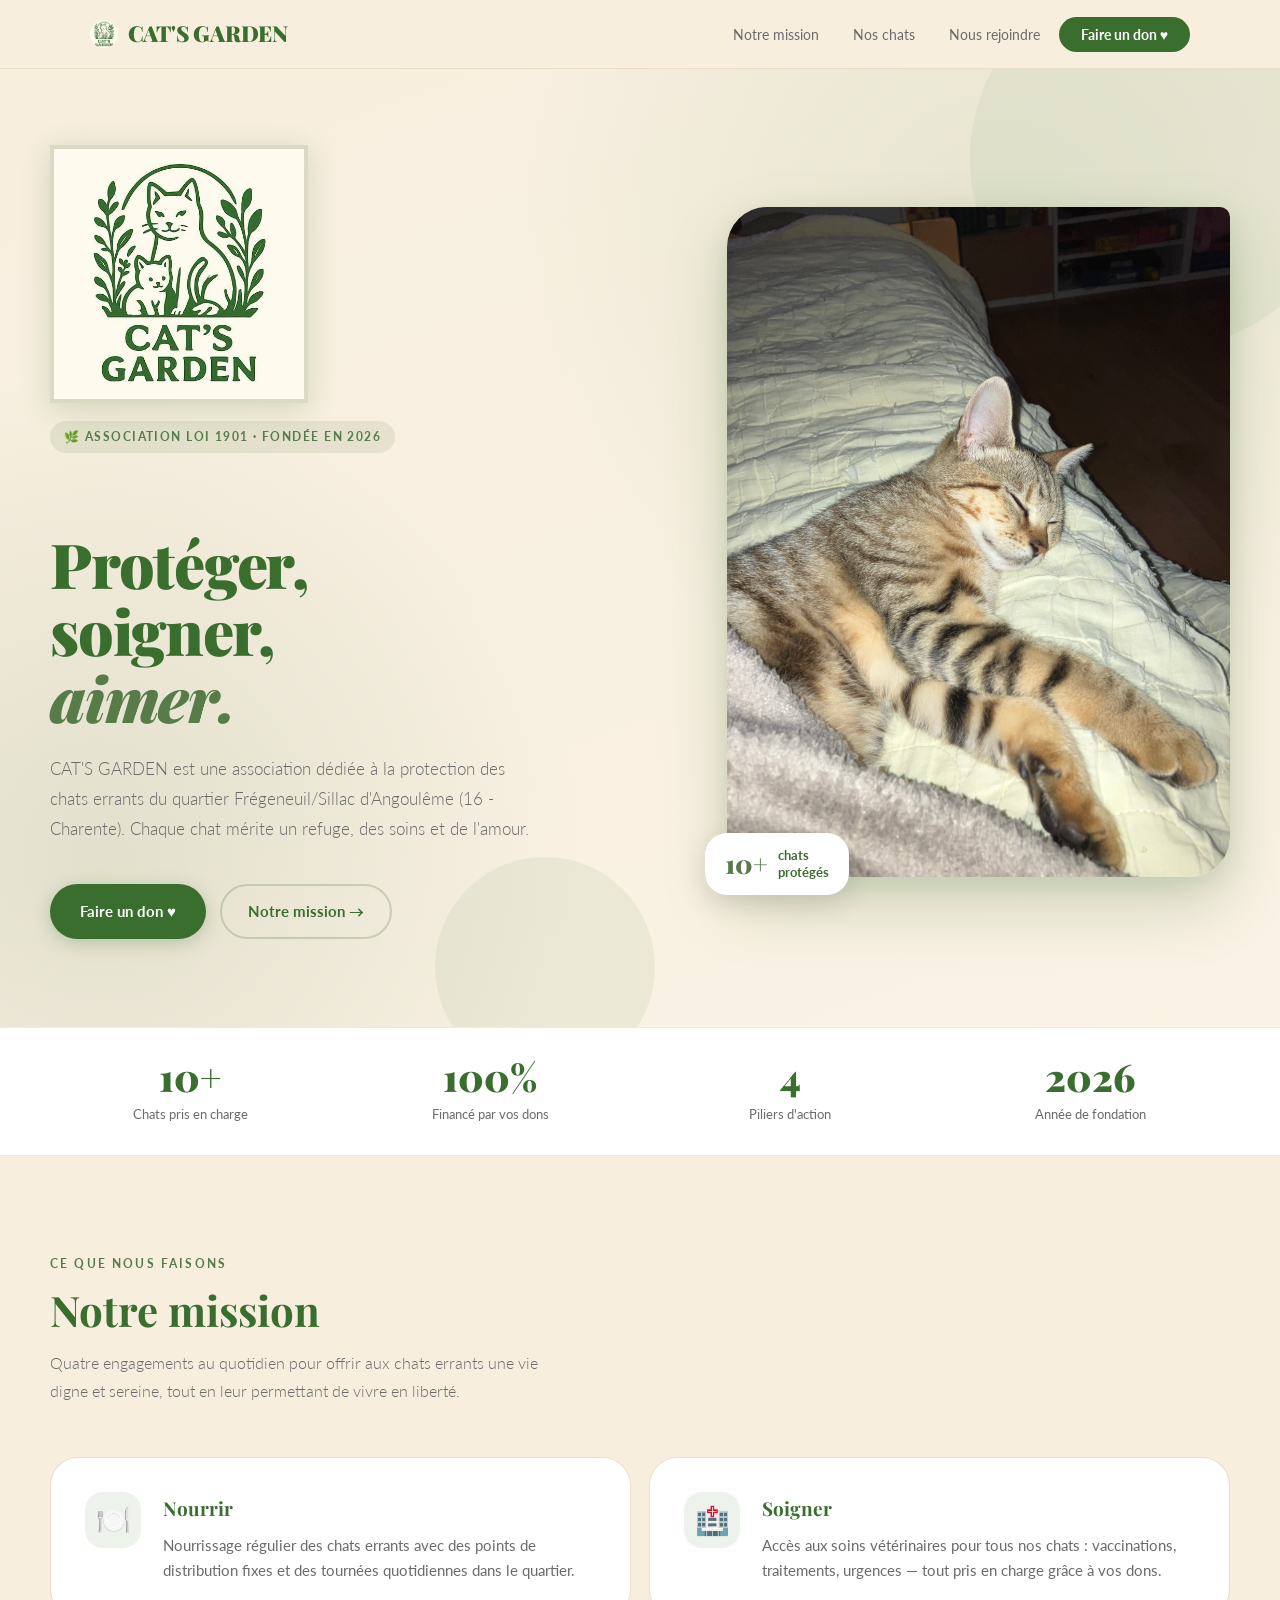
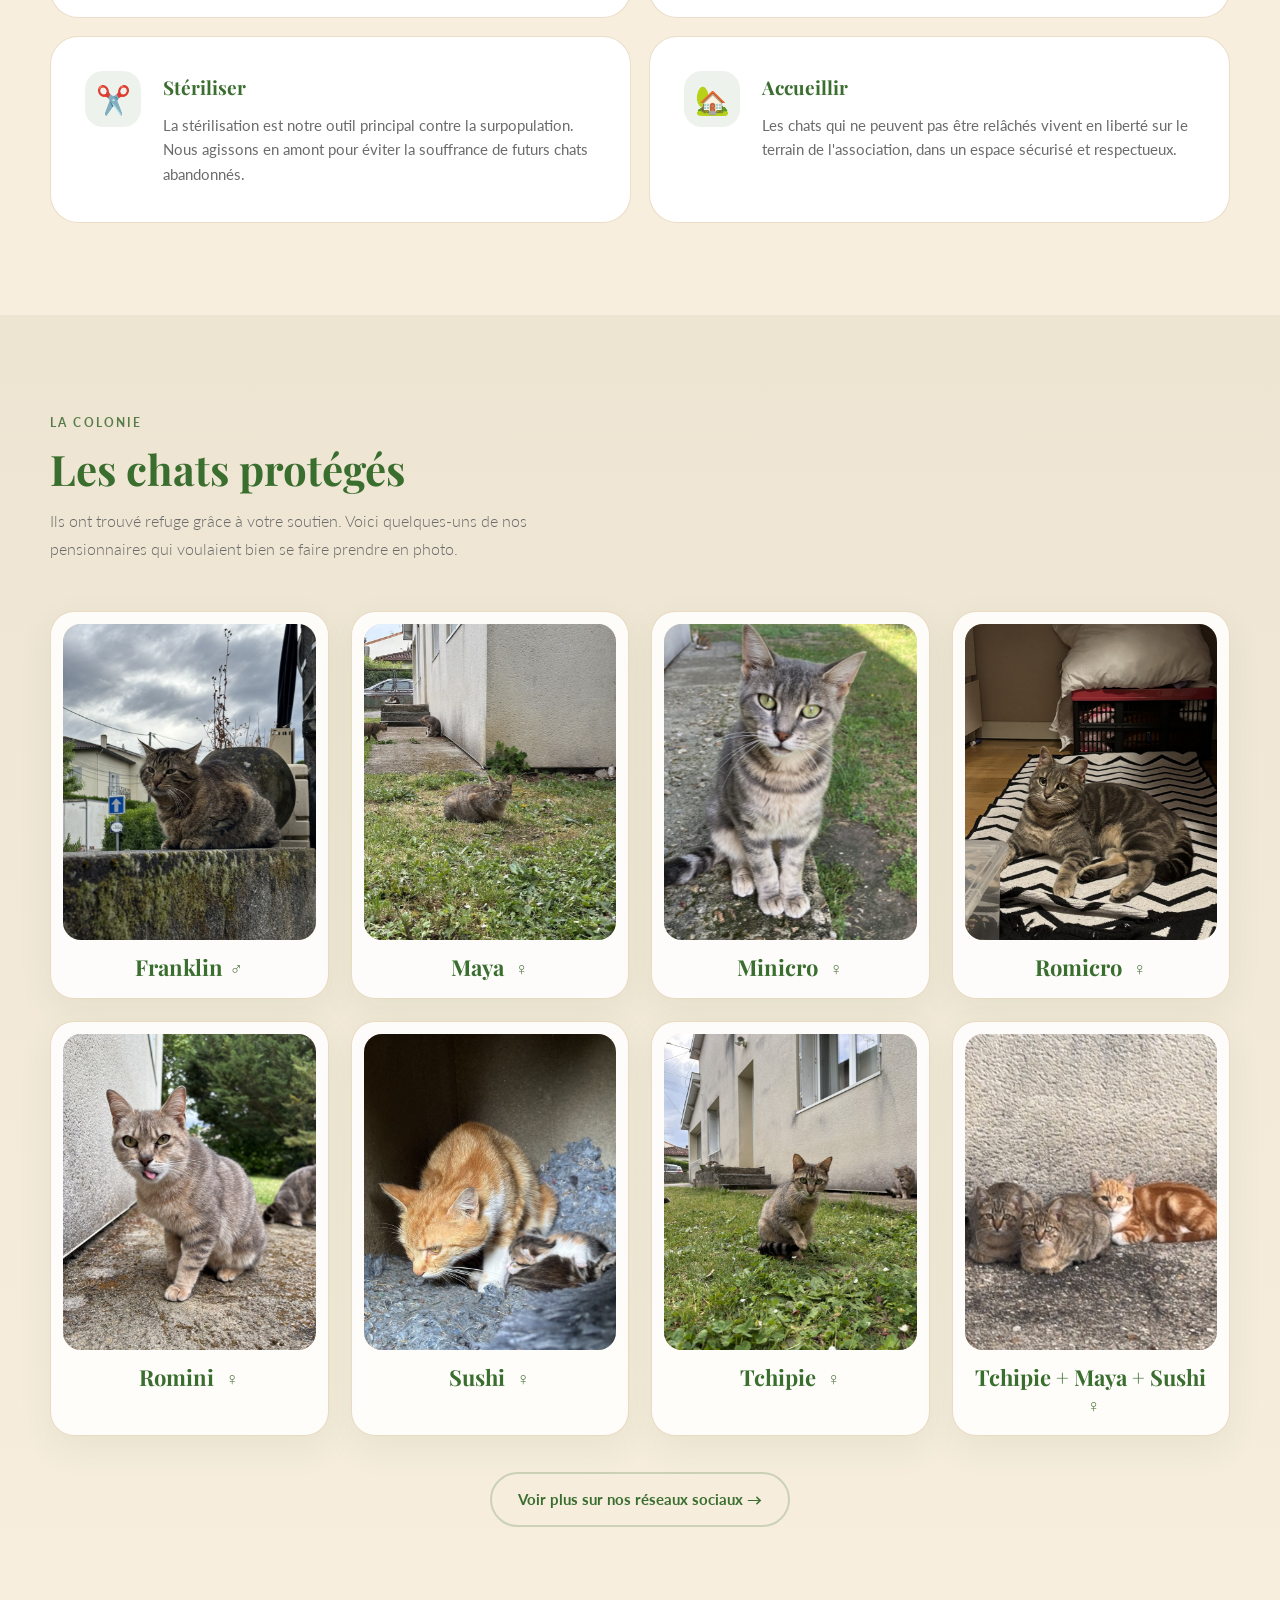
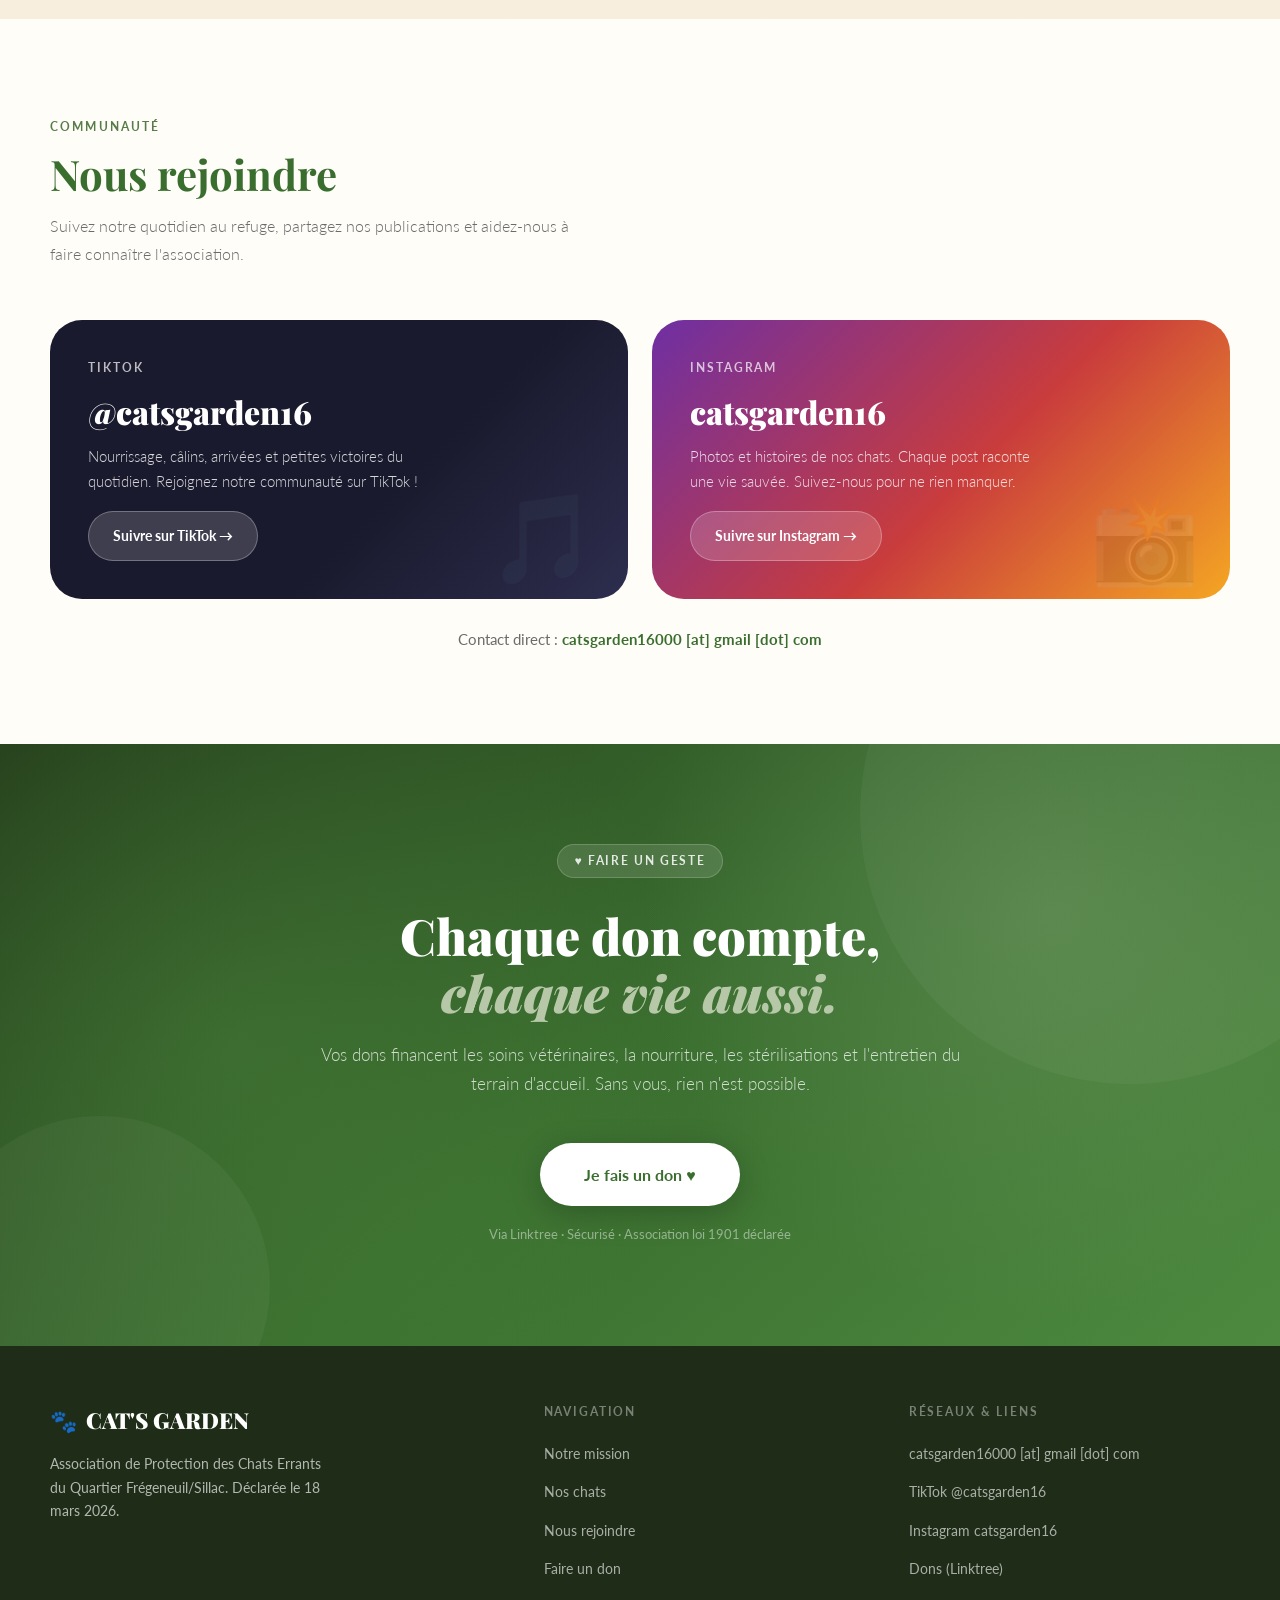
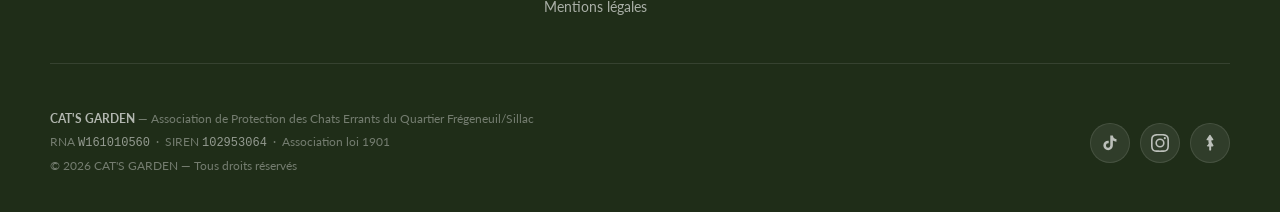
==== index.html @ 994d550c "Prepare GitHub Pages publication" ====
<!DOCTYPE html>
<html lang="fr">
<head>
  <meta charset="UTF-8">
  <meta name="viewport" content="width=device-width, initial-scale=1.0">
  <title>CAT'S GARDEN | Protection des chats errants à Angoulême</title>
  <meta name="description" content="CAT'S GARDEN est une association loi 1901 à Angoulême dédiée à la protection des chats errants : nourrissage, soins vétérinaires, stérilisation et refuge en liberté.">
  <meta name="robots" content="index, follow, max-image-preview:large">
  <meta name="author" content="CAT'S GARDEN">
  <meta name="theme-color" content="#3a6e2f">
  <link rel="canonical" href="https://catsgarden.fr/">
  <link rel="alternate" hreflang="fr-FR" href="https://catsgarden.fr/">
  <link rel="icon" type="image/png" href="src/img/favicon.png">
  <link rel="apple-touch-icon" href="src/img/favicon.png">
  <link rel="stylesheet" href="src/styles.css">

  <meta property="og:type" content="website">
  <meta property="og:locale" content="fr_FR">
  <meta property="og:site_name" content="CAT'S GARDEN">
  <meta property="og:title" content="CAT'S GARDEN | Protection des chats errants à Angoulême">
  <meta property="og:description" content="Association loi 1901 dédiée aux chats errants du quartier Frégeneuil/Sillac : nourrir, soigner, stériliser et accueillir en liberté.">
  <meta property="og:url" content="https://catsgarden.fr/">
  <meta property="og:image" content="https://catsgarden.fr/src/img/seo-preview.jpg">
  <meta property="og:image:width" content="1200">
  <meta property="og:image:height" content="630">
  <meta property="og:image:alt" content="Un chat protégé par l'association CAT'S GARDEN à Angoulême">

  <meta name="twitter:card" content="summary_large_image">
  <meta name="twitter:title" content="CAT'S GARDEN | Protection des chats errants à Angoulême">
  <meta name="twitter:description" content="Nourrissage, soins vétérinaires, stérilisation et refuge en liberté pour les chats errants à Angoulême.">
  <meta name="twitter:image" content="https://catsgarden.fr/src/img/seo-preview.jpg">

  <script type="application/ld+json">
  {
    "@context": "https://schema.org",
    "@type": "NGO",
    "@id": "https://catsgarden.fr/#association",
    "name": "CAT'S GARDEN",
    "url": "https://catsgarden.fr/",
    "logo": "https://catsgarden.fr/src/img/favicon.png",
    "image": "https://catsgarden.fr/src/img/IMG_6384.JPG",
    "description": "Association loi 1901 dédiée à la protection des chats errants à Angoulême : nourrissage, soins vétérinaires, stérilisation et accueil en liberté.",
    "foundingDate": "2026-03-18",
    "identifier": [
      {
        "@type": "PropertyValue",
        "propertyID": "RNA",
        "value": "W161010560"
      },
      {
        "@type": "PropertyValue",
        "propertyID": "SIREN",
        "value": "102953064"
      }
    ],
    "address": {
      "@type": "PostalAddress",
      "addressLocality": "Angoulême",
      "addressRegion": "Charente",
      "postalCode": "16000",
      "addressCountry": "FR"
    },
    "areaServed": {
      "@type": "Place",
      "name": "Quartier Frégeneuil/Sillac, Angoulême"
    },
    "sameAs": [
      "https://www.tiktok.com/@catsgarden16",
      "https://www.instagram.com/catsgarden16",
      "https://linktr.ee/catsgarden16000"
    ]
  }
  </script>
  <script type="application/ld+json">
  {
    "@context": "https://schema.org",
    "@type": "WebSite",
    "@id": "https://catsgarden.fr/#website",
    "name": "CAT'S GARDEN",
    "url": "https://catsgarden.fr/",
    "inLanguage": "fr-FR",
    "publisher": {
      "@id": "https://catsgarden.fr/#association"
    }
  }
  </script>
</head>
<body>


<!-- ════ NAVIGATION ══════════════════════════════════ -->
<nav class="site-nav" aria-label="Navigation principale">
  <div class="nav-inner">
    <a href="#" class="nav-logo">
      <img src="src/img/icone3.jpg" alt="" class="nav-logo-mark" aria-hidden="true">
      CAT'S GARDEN
    </a>
    <ul class="nav-links" role="list">
      <li><a href="#mission">Notre mission</a></li>
      <li><a href="#nos-chats">Nos chats</a></li>
      <li><a href="#rejoindre">Nous rejoindre</a></li>
      <li><a href="#don" class="nav-cta">Faire un don ♥</a></li>
    </ul>
  </div>
</nav>

<!-- ════ HERO ═════════════════════════════════════════ -->
<section class="hero" id="hero">
  <div class="hero-bg-blob b1" aria-hidden="true"></div>
  <div class="hero-bg-blob b2" aria-hidden="true"></div>
  <div class="hero-inner">
    <div class="hero-content">
      <div class="hero-logo-group">
      <div class="hero-logo-group">
        <img src="src/img/icone3.jpg" alt="Logo CAT'S GARDEN" class="hero-logo">
        <span class="hero-tag">🌿 Association loi 1901 · Fondée en 2026</span>
      </div>
      </div>
      <h1 class="hero-title">
        Protéger,<br>
        soigner,<br>
        <em>aimer.</em>
      </h1>
      <p class="hero-subtitle">
        CAT'S GARDEN est une association dédiée à la protection des chats errants du quartier Frégeneuil/Sillac d'Angoulême (16 - Charente).
        Chaque chat mérite un refuge, des soins et de l'amour.
      </p>
      <div class="hero-actions">
        <a href="#don" class="btn-primary">Faire un don ♥</a>
        <a href="#mission" class="btn-secondary">Notre mission →</a>
      </div>
    </div>
    <div class="hero-photo-wrap">
      <div class="hero-photo-frame">
        <img src="src/img/IMG_6384.JPG" alt="Hommage à notre chatte Mini, qui nous a quittés récemment, percutée par une voiture dans la rue. Elle a été la première à trouver refuge dans notre jardin et a inspiré la création de l'association." class="hero-photo" width="800" height="1000" loading="lazy" decoding="async">
      </div>
      <div class="hero-badge" aria-hidden="true">
        <span class="badge-num">10+</span>
        <span class="badge-label">chats<br>protégés</span>
      </div>
    </div>
  </div>
</section>

<!-- ════ STATS ════════════════════════════════════════ -->
<div class="stats-strip" role="region" aria-label="Chiffres clés">
  <div class="stats-inner">
    <div class="stat-item">
      <div class="stat-num">10+</div>
      <div class="stat-label">Chats pris en charge</div>
    </div>
    <div class="stat-item">
      <div class="stat-num">100%</div>
      <div class="stat-label">Financé par vos dons</div>
    </div>
    <div class="stat-item">
      <div class="stat-num">4</div>
      <div class="stat-label">Piliers d'action</div>
    </div>
    <div class="stat-item">
      <div class="stat-num">2026</div>
      <div class="stat-label">Année de fondation</div>
    </div>
  </div>
</div>

<!-- ════ MISSION ══════════════════════════════════════ -->
<section class="mission" id="mission">
  <div class="section-wrap">
    <span class="section-eyebrow">Ce que nous faisons</span>
    <h2 class="section-title">Notre mission</h2>
    <p class="section-subtitle">
      Quatre engagements au quotidien pour offrir aux chats errants une vie digne et sereine, tout en leur permettant de vivre en liberté.
    </p>
    <div class="mission-grid">
      <div class="mission-card">
        <div class="mission-icon" aria-hidden="true">🍽️</div>
        <div class="mission-body">
          <h3>Nourrir</h3>
          <p>Nourrissage régulier des chats errants avec des points de distribution fixes et des tournées quotidiennes dans le quartier.</p>
        </div>
      </div>
      <div class="mission-card">
        <div class="mission-icon" aria-hidden="true">🏥</div>
        <div class="mission-body">
          <h3>Soigner</h3>
          <p>Accès aux soins vétérinaires pour tous nos chats : vaccinations, traitements, urgences — tout pris en charge grâce à vos dons.</p>
        </div>
      </div>
      <div class="mission-card">
        <div class="mission-icon" aria-hidden="true">✂️</div>
        <div class="mission-body">
          <h3>Stériliser</h3>
          <p>La stérilisation est notre outil principal contre la surpopulation. Nous agissons en amont pour éviter la souffrance de futurs chats abandonnés.</p>
        </div>
      </div>
      <div class="mission-card">
        <div class="mission-icon" aria-hidden="true">🏡</div>
        <div class="mission-body">
          <h3>Accueillir</h3>
          <p>Les chats qui ne peuvent pas être relâchés vivent en liberté sur le terrain de l'association, dans un espace sécurisé et respectueux.</p>
        </div>
      </div>
    </div>
  </div>
</section>

<!-- ════ GALLERY ══════════════════════════════════════ -->
<section class="gallery" id="nos-chats">
  <div class="gallery-header">
    <span class="section-eyebrow">La colonie</span>
    <h2 class="section-title">Les chats protégés</h2>
    <p class="section-subtitle" style="margin-bottom:0">
      Ils ont trouvé refuge grâce à votre soutien. Voici quelques-uns de nos pensionnaires qui voulaient bien se faire prendre en photo.
    </p>
  </div>
  <div class="gallery-grid">
    <article class="cat-card">
      <div class="cat-card-photo">
        <img src="src/img/IDs/cards/Kaylo.jpg" alt="Portrait de Franklin" width="800" height="1000" loading="lazy" decoding="async">
      </div>
      <h3 class="cat-card-name">Franklin<span class="cat-card-sex" aria-label="male">&#9794;</span></h3>
    </article>
    <article class="cat-card">
      <div class="cat-card-photo">
        <img src="src/img/IDs/cards/Maya.jpg" alt="Portrait de Maya" width="800" height="1000" loading="lazy" decoding="async">
      </div>
      <h3 class="cat-card-name">Maya <span class="cat-card-sex" aria-label="femelle">&#9792;</span></h3>
    </article>
    <article class="cat-card">
      <div class="cat-card-photo">
        <img src="src/img/IDs/cards/Micro.jpg" alt="Portrait de Minicro" width="800" height="1000" loading="lazy" decoding="async">
      </div>
      <h3 class="cat-card-name">Minicro <span class="cat-card-sex" aria-label="femelle">&#9792;</span></h3>
    </article>
    <article class="cat-card">
      <div class="cat-card-photo">
        <img src="src/img/IDs/cards/Romicro.jpg" alt="Portrait de Romicro" width="800" height="1000" loading="lazy" decoding="async">
      </div>
      <h3 class="cat-card-name">Romicro <span class="cat-card-sex" aria-label="femelle">&#9792;</span></h3>
    </article>
    <article class="cat-card">
      <div class="cat-card-photo">
        <img src="src/img/IDs/cards/Romini.jpg" alt="Portrait de Romini" width="800" height="1000" loading="lazy" decoding="async">
      </div>
      <h3 class="cat-card-name">Romini <span class="cat-card-sex" aria-label="femelle">&#9792;</span></h3>
    </article>
    <article class="cat-card">
      <div class="cat-card-photo">
        <img src="src/img/IDs/cards/Sushi.jpg" alt="Portrait de Sushi" width="800" height="1000" loading="lazy" decoding="async">
      </div>
      <h3 class="cat-card-name">Sushi <span class="cat-card-sex" aria-label="femelle">&#9792;</span></h3>
    </article>
    <article class="cat-card">
      <div class="cat-card-photo">
        <img src="src/img/IDs/cards/Tchipie.jpg" alt="Portrait de Tchipie" width="800" height="1000" loading="lazy" decoding="async">
      </div>
      <h3 class="cat-card-name">Tchipie <span class="cat-card-sex" aria-label="femelle">&#9792;</span></h3>
    </article>
    <article class="cat-card">
      <div class="cat-card-photo">
        <img src="src/img/IDs/cards/Tchipie-Maya-Sushi.jpg" alt="Portrait de Tchipie, Maya et Sushi" width="800" height="1000" loading="lazy" decoding="async">
      </div>
      <h3 class="cat-card-name">Tchipie + Maya + Sushi <span class="cat-card-sex" aria-label="femelles">&#9792;</span></h3>
    </article>
  </div>
  <div class="gallery-cta">
    <a href="#rejoindre" class="btn-secondary">Voir plus sur nos réseaux sociaux →</a>
  </div>
</section>

<!-- ════ SOCIAL ═══════════════════════════════════════ -->
<section class="social" id="rejoindre">
  <div class="section-wrap">
    <span class="section-eyebrow">Communauté</span>
    <h2 class="section-title">Nous rejoindre</h2>
    <p class="section-subtitle">
      Suivez notre quotidien au refuge, partagez nos publications et aidez-nous à faire connaître l'association.
    </p>
    <div class="social-grid">
      <div class="social-card social-card-tiktok">
        <div class="social-platform">TikTok</div>
        <div class="social-handle">@catsgarden16</div>
        <p class="social-desc">
          Nourrissage, câlins, arrivées et petites victoires du quotidien. Rejoignez notre communauté sur TikTok !
        </p>
        <a href="https://www.tiktok.com/@catsgarden16" target="_blank" rel="noopener" class="social-btn">
          Suivre sur TikTok →
        </a>
        <span class="social-deco" aria-hidden="true">🎵</span>
      </div>
      <div class="social-card social-card-instagram">
        <div class="social-platform">Instagram</div>
        <div class="social-handle">catsgarden16</div>
        <p class="social-desc">
          Photos et histoires de nos chats. Chaque post raconte une vie sauvée. Suivez-nous pour ne rien manquer.
        </p>
        <a href="https://www.instagram.com/catsgarden16" target="_blank" rel="noopener" class="social-btn">
          Suivre sur Instagram →
        </a>
        <span class="social-deco" aria-hidden="true">📸</span>
      </div>
    </div>
    <p class="contact-direct">
      Contact direct :
      <a href="#" class="email-link" data-user="catsgarden16000" data-domain="gmail" data-tld="com">catsgarden16000 [at] gmail [dot] com</a>
    </p>
  </div>
</section>

<!-- ════ DONATE ═══════════════════════════════════════ -->
<section class="donate" id="don">
  <div class="donate-blob db1" aria-hidden="true"></div>
  <div class="donate-blob db2" aria-hidden="true"></div>
  <div class="donate-inner">
    <div class="donate-tag">♥ Faire un geste</div>
    <h2 class="donate-title">
      Chaque don compte,<br>
      <em>chaque vie aussi.</em>
    </h2>
    <p class="donate-text">
      Vos dons financent les soins vétérinaires, la nourriture, les stérilisations et l'entretien du terrain d'accueil.
      Sans vous, rien n'est possible.
    </p>
    <a href="https://linktr.ee/catsgarden16000" target="_blank" rel="noopener" class="donate-btn">
      Je fais un don ♥
    </a>
    <p class="donate-note">Via Linktree · Sécurisé · Association loi 1901 déclarée</p>
  </div>
</section>

<!-- ════ FOOTER ═══════════════════════════════════════ -->
<footer class="site-footer">
  <div class="footer-inner">
    <div class="footer-top">
      <div class="footer-brand">
        <div class="footer-logo">
          <span aria-hidden="true">🐾</span>
          CAT'S GARDEN
        </div>
        <p>
          Association de Protection des Chats Errants du Quartier Frégeneuil/Sillac.
          Déclarée le 18 mars 2026.
        </p>
      </div>
      <div class="footer-col">
        <h4>Navigation</h4>
        <ul>
          <li><a href="#mission">Notre mission</a></li>
          <li><a href="#nos-chats">Nos chats</a></li>
          <li><a href="#rejoindre">Nous rejoindre</a></li>
          <li><a href="#don">Faire un don</a></li>
          <li><a href="mentions-legales.htm">Mentions légales</a></li>
        </ul>
      </div>
      <div class="footer-col">
        <h4>Réseaux &amp; liens</h4>
        <ul>
          <li><a href="#" class="email-link" data-user="catsgarden16000" data-domain="gmail" data-tld="com">catsgarden16000 [at] gmail [dot] com</a></li>
          <li><a href="https://www.tiktok.com/@catsgarden16" target="_blank" rel="noopener">TikTok @catsgarden16</a></li>
          <li><a href="https://www.instagram.com/catsgarden16" target="_blank" rel="noopener">Instagram catsgarden16</a></li>
          <li><a href="https://linktr.ee/catsgarden16000" target="_blank" rel="noopener">Dons (Linktree)</a></li>
        </ul>
      </div>
    </div>
    <div class="footer-bottom">
      <div class="footer-legal">
        <strong>CAT'S GARDEN</strong> — Association de Protection des Chats Errants du Quartier Frégeneuil/Sillac<br>
        RNA <code>W161010560</code> &nbsp;·&nbsp; SIREN <code>102953064</code> &nbsp;·&nbsp; Association loi 1901<br>
        © 2026 CAT'S GARDEN — Tous droits réservés
      </div>
      <div class="footer-socials">
        <a href="https://www.tiktok.com/@catsgarden16" class="footer-social-btn" target="_blank" rel="noopener" aria-label="TikTok">
          <svg viewBox="0 0 24 24" xmlns="http://www.w3.org/2000/svg"><path d="M19.59 6.69a4.83 4.83 0 0 1-3.77-4.25V2h-3.45v13.67a2.89 2.89 0 0 1-2.88 2.5 2.89 2.89 0 0 1-2.89-2.89 2.89 2.89 0 0 1 2.89-2.89c.28 0 .54.04.79.1V9.01a6.32 6.32 0 0 0-.79-.05 6.34 6.34 0 0 0-6.34 6.34 6.34 6.34 0 0 0 6.34 6.34 6.34 6.34 0 0 0 6.33-6.34V8.69a8.18 8.18 0 0 0 4.78 1.52V6.75a4.85 4.85 0 0 1-1.01-.06z"/></svg>
        </a>
        <a href="https://www.instagram.com/catsgarden16" class="footer-social-btn" target="_blank" rel="noopener" aria-label="Instagram">
          <svg viewBox="0 0 24 24" xmlns="http://www.w3.org/2000/svg"><path d="M12 2.163c3.204 0 3.584.012 4.85.07 3.252.148 4.771 1.691 4.919 4.919.058 1.265.069 1.645.069 4.849 0 3.205-.012 3.584-.069 4.849-.149 3.225-1.664 4.771-4.919 4.919-1.266.058-1.644.07-4.85.07-3.204 0-3.584-.012-4.849-.07-3.26-.149-4.771-1.699-4.919-4.92-.058-1.265-.07-1.644-.07-4.849 0-3.204.013-3.583.07-4.849.149-3.227 1.664-4.771 4.919-4.919 1.266-.057 1.645-.069 4.849-.069zM12 0C8.741 0 8.333.014 7.053.072 2.695.272.273 2.69.073 7.052.014 8.333 0 8.741 0 12c0 3.259.014 3.668.072 4.948.2 4.358 2.618 6.78 6.98 6.98C8.333 23.986 8.741 24 12 24c3.259 0 3.668-.014 4.948-.072 4.354-.2 6.782-2.618 6.979-6.98.059-1.28.073-1.689.073-4.948 0-3.259-.014-3.667-.072-4.947-.196-4.354-2.617-6.78-6.979-6.98C15.668.014 15.259 0 12 0zm0 5.838a6.162 6.162 0 1 0 0 12.324 6.162 6.162 0 0 0 0-12.324zM12 16a4 4 0 1 1 0-8 4 4 0 0 1 0 8zm6.406-11.845a1.44 1.44 0 1 0 0 2.881 1.44 1.44 0 0 0 0-2.881z"/></svg>
        </a>
        <a href="https://linktr.ee/catsgarden16000" class="footer-social-btn" target="_blank" rel="noopener" aria-label="Linktree">
          <svg viewBox="0 0 24 24" xmlns="http://www.w3.org/2000/svg"><path d="M7.953 15.066c-.08.163-.08.324-.08.486.08.648.566 1.134 1.214 1.134h1.862v4.175c0 .728.566 1.296 1.295 1.296.73 0 1.296-.568 1.296-1.296v-4.175h1.862c.648 0 1.134-.486 1.214-1.134 0-.162 0-.323-.08-.486l-3.643-6.446a.34.34 0 0 0-.324-.162.34.34 0 0 0-.324.162l-3.292 6.446zm3.292-13.85L7.47 7.06c-.162.243-.162.567 0 .81.162.243.405.324.648.324h1.781v2.835c0 .486.405.891.891.891h2.268c.486 0 .891-.405.891-.891V8.194h1.781c.243 0 .486-.081.648-.324.162-.243.162-.567 0-.81L12.59 1.216a.648.648 0 0 0-1.134 0h-.081l-.13-.001z"/></svg>
        </a>
      </div>
    </div>
  </div>
</footer>

<script src="src/contact.js"></script>
</body>
</html>
---- src/styles.css ----
@import url('https://fonts.googleapis.com/css2?family=Playfair+Display:ital,wght@0,700;0,900;1,700&family=Lato:wght@300;400;700&display=swap');

/* ─── VARIABLES ────────────────────────────────── */
:root {
  --bg:           #f7eede;
  --bg-alt:       #fffdf8;
  --bg-dark:      #2a3d22;
  --primary:      #3a6e2f;
  --sage:         #587c49;
  --sage-light:   #b7c8a8;
  --taupe:        #e4d2b6;
  --taupe-dark:   #c9b594;
  --text:         #2c2c2c;
  --text-muted:   #6b6b6b;
  --white:        #ffffff;
  --font-title:   'Playfair Display', Georgia, 'Times New Roman', serif;
  --font-body:    'Lato', 'Helvetica Neue', Arial, sans-serif;
}

/* ─── RESET ─────────────────────────────────────── */
*, *::before, *::after { box-sizing: border-box; margin: 0; padding: 0; }
html { scroll-behavior: smooth; }
body {
  background: var(--bg);
  color: var(--text);
  font-family: var(--font-body);
  font-size: 16px;
  line-height: 1.7;
  overflow-x: hidden;
}
img { display: block; max-width: 100%; }
a { text-decoration: none; }

/* ─── NAV ───────────────────────────────────────── */
.site-nav {
  position: sticky;
  top: 0;
  z-index: 100;
  background: rgba(247, 238, 222, 0.94);
  backdrop-filter: blur(14px);
  -webkit-backdrop-filter: blur(14px);
  border-bottom: 1px solid rgba(228, 210, 182, 0.6);
}
.nav-inner {
  max-width: 1180px;
  margin: 0 auto;
  padding: 0 40px;
  height: 68px;
  display: flex;
  align-items: center;
  justify-content: space-between;
  gap: 20px;
}
.nav-logo {
  display: flex;
  align-items: center;
  gap: 10px;
  font-family: var(--font-title);
  font-size: 22px;
  font-weight: 900;
  color: var(--primary);
  letter-spacing: -0.01em;
}
.nav-logo-mark {
  width: 1.25em;
  height: 1.25em;
  object-fit: cover;
  border-radius: 50%;
  flex-shrink: 0;
}
.nav-links {
  display: flex;
  align-items: center;
  gap: 4px;
  list-style: none;
}
.nav-links a {
  color: var(--text-muted);
  font-size: 14px;
  font-weight: 400;
  padding: 7px 15px;
  border-radius: 999px;
  transition: color 0.2s, background 0.2s;
}
.nav-links a:hover {
  color: var(--primary);
  background: rgba(88,124,73,0.09);
}
.nav-links .nav-cta {
  background: var(--primary);
  color: var(--white);
  font-weight: 700;
  padding: 9px 22px;
}
.nav-links .nav-cta:hover { background: var(--sage); }

/* ─── HERO ───────────────────────────────────────── */
.hero {
  background:
    radial-gradient(circle at 78% 18%, rgba(183,200,168,0.28), transparent 38%),
    radial-gradient(circle at 8% 82%, rgba(88,124,73,0.14), transparent 34%),
    linear-gradient(160deg, #f7eede 0%, #faf2e4 100%);
  padding: 76px 40px 88px;
  position: relative;
  overflow: hidden;
}
.hero-inner {
  max-width: 1180px;
  margin: 0 auto;
  display: grid;
  grid-template-columns: 1fr 0.82fr;
  gap: 64px;
  align-items: center;
}
.hero-logo-group {
  display: flex;
  flex-direction: column;
  align-items: flex-start;
  gap: 18px;
  margin-bottom: 26px;
}
.hero-logo {
  width: 258px;
  height: 258px;
  border-radius: 0%;
  object-fit: cover;
  box-shadow: 0 6px 28px rgba(58,110,47,0.2);
  border: 4px solid rgba(88,124,73,0.18);
  display: block;
}
.hero-tag {
  display: inline-flex;
  align-items: center;
  gap: 8px;
  background: rgba(88,124,73,0.12);
  color: var(--sage);
  font-size: 12px;
  font-weight: 700;
  letter-spacing: 0.12em;
  text-transform: uppercase;
  padding: 6px 14px;
  border-radius: 999px;
  margin-bottom: 26px;
}
.hero-title {
  font-family: var(--font-title);
  font-size: clamp(38px, 5.2vw, 62px);
  font-weight: 900;
  color: var(--primary);
  line-height: 1.08;
  margin-bottom: 22px;
  letter-spacing: -0.02em;
}
.hero-title em {
  font-style: italic;
  color: var(--sage);
}
.hero-subtitle {
  font-size: 17px;
  color: var(--text-muted);
  font-weight: 300;
  line-height: 1.75;
  max-width: 480px;
  margin-bottom: 40px;
}
.hero-actions {
  display: flex;
  align-items: center;
  gap: 14px;
  flex-wrap: wrap;
}
.btn-primary {
  display: inline-flex;
  align-items: center;
  gap: 8px;
  background: var(--primary);
  color: var(--white);
  font-weight: 700;
  font-size: 15px;
  padding: 15px 30px;
  border-radius: 999px;
  box-shadow: 0 4px 18px rgba(58,110,47,0.28);
  transition: background 0.2s, transform 0.15s, box-shadow 0.2s;
}
.btn-primary:hover {
  background: var(--sage);
  transform: translateY(-2px);
  box-shadow: 0 8px 26px rgba(58,110,47,0.32);
}
.btn-secondary {
  display: inline-flex;
  align-items: center;
  gap: 8px;
  color: var(--primary);
  font-weight: 700;
  font-size: 15px;
  padding: 13px 26px;
  border-radius: 999px;
  border: 2px solid rgba(58,110,47,0.22);
  transition: border-color 0.2s, background 0.2s;
}
.btn-secondary:hover {
  border-color: var(--sage);
  background: rgba(88,124,73,0.07);
}
.hero-photo-wrap { position: relative; }
.hero-photo-frame {
  border-radius: 40px 10px 40px 10px;
  overflow: hidden;
  aspect-ratio: 3 / 4;
  box-shadow:
    0 28px 64px rgba(58,110,47,0.22),
    0 8px 24px rgba(58,110,47,0.12);
}
.hero-photo-frame img {
  width: 100%;
  height: 100%;
  object-fit: cover;
}
.hero-badge {
  position: absolute;
  bottom: -18px;
  left: -22px;
  background: var(--white);
  border-radius: 22px;
  padding: 14px 20px;
  box-shadow: 0 8px 28px rgba(0,0,0,0.12);
  display: flex;
  align-items: center;
  gap: 10px;
  white-space: nowrap;
}
.hero-badge .badge-num {
  font-family: var(--font-title);
  font-size: 26px;
  font-weight: 900;
  color: var(--sage);
  line-height: 1;
}
.hero-badge .badge-label {
  font-size: 13px;
  font-weight: 700;
  color: var(--primary);
  line-height: 1.3;
}
.hero-bg-blob {
  position: absolute;
  border-radius: 50%;
  background: rgba(183,200,168,0.22);
  pointer-events: none;
}
.hero-bg-blob.b1 { width: 380px; height: 380px; top: -100px; right: -70px; }
.hero-bg-blob.b2 { width: 220px; height: 220px; bottom: -50px; left: 34%; }

/* ─── STATS STRIP ───────────────────────────────── */
.stats-strip {
  background: var(--white);
  border-top: 1px solid rgba(228,210,182,0.5);
  border-bottom: 1px solid rgba(228,210,182,0.5);
  padding: 30px 40px;
}
.stats-inner {
  max-width: 1180px;
  margin: 0 auto;
  display: grid;
  grid-template-columns: repeat(4, 1fr);
  gap: 20px;
  text-align: center;
}
.stat-num {
  font-family: var(--font-title);
  font-size: 38px;
  font-weight: 900;
  color: var(--primary);
  line-height: 1;
  margin-bottom: 7px;
}
.stat-label {
  font-size: 13px;
  color: var(--text-muted);
  font-weight: 400;
}

/* ─── SECTION COMMONS ────────────────────────────── */
.section-wrap {
  max-width: 1180px;
  margin: 0 auto;
}
.section-eyebrow {
  display: inline-block;
  color: var(--sage);
  font-size: 12px;
  font-weight: 700;
  letter-spacing: 0.18em;
  text-transform: uppercase;
  margin-bottom: 12px;
}
.section-title {
  font-family: var(--font-title);
  font-size: clamp(28px, 3.6vw, 42px);
  font-weight: 700;
  color: var(--primary);
  line-height: 1.15;
  margin-bottom: 14px;
}
.section-subtitle {
  font-size: 16px;
  color: var(--text-muted);
  font-weight: 300;
  max-width: 520px;
  line-height: 1.75;
  margin-bottom: 52px;
}

/* ─── MISSION ────────────────────────────────────── */
.mission {
  padding: 92px 40px;
  background: var(--bg);
}
.mission-grid {
  display: grid;
  grid-template-columns: repeat(2, 1fr);
  gap: 18px;
}
.mission-card {
  background: var(--white);
  border: 1px solid rgba(228,210,182,0.75);
  border-radius: 28px;
  padding: 34px;
  display: flex;
  gap: 22px;
  align-items: flex-start;
  transition: box-shadow 0.25s, transform 0.2s;
}
.mission-card:hover {
  box-shadow: 0 14px 40px rgba(58,110,47,0.1);
  transform: translateY(-2px);
}
.mission-icon {
  width: 56px;
  height: 56px;
  border-radius: 18px;
  background: rgba(88,124,73,0.1);
  display: flex;
  align-items: center;
  justify-content: center;
  font-size: 28px;
  flex-shrink: 0;
}
.mission-body h3 {
  font-family: var(--font-title);
  font-size: 19px;
  font-weight: 700;
  color: var(--primary);
  margin-bottom: 10px;
}
.mission-body p {
  font-size: 14.5px;
  color: var(--text-muted);
  line-height: 1.7;
}

/* ─── GALLERY ────────────────────────────────────── */
.gallery {
  padding: 92px 40px;
  background: linear-gradient(180deg, #ede4d2 0%, var(--bg) 100%);
}
.gallery-header {
  max-width: 1180px;
  margin: 0 auto 48px;
}
.gallery-grid {
  max-width: 1180px;
  margin: 0 auto;
  display: grid;
  grid-template-columns: repeat(4, minmax(0, 1fr));
  gap: 22px;
}
.cat-card {
  background: rgba(255,255,255,0.86);
  border: 1px solid rgba(228,210,182,0.82);
  border-radius: 24px;
  padding: 12px 12px 18px;
  box-shadow: 0 12px 34px rgba(58,110,47,0.08);
  transition: border-color 0.2s, box-shadow 0.25s, transform 0.2s;
}
.cat-card:hover {
  border-color: rgba(88,124,73,0.38);
  box-shadow: 0 18px 44px rgba(58,110,47,0.13);
  transform: translateY(-3px);
}
.cat-card-photo {
  aspect-ratio: 4 / 5;
  border-radius: 18px;
  overflow: hidden;
  background: var(--taupe);
}
.cat-card-photo img {
  width: 100%;
  height: 100%;
  margin: 0 auto;
  object-fit: cover;
  display: block;
  transform: translateZ(0) scale(1.01);
  backface-visibility: hidden;
  transition: transform 0.45s cubic-bezier(0.25,0.46,0.45,0.94);
  will-change: transform;
}
.cat-card:hover .cat-card-photo img { transform: translateZ(0) scale(1.07); }
.cat-card-name {
  margin-top: 14px;
  color: var(--primary);
  font-family: var(--font-title);
  font-size: 22px;
  font-weight: 700;
  line-height: 1.2;
  text-align: center;
}
.cat-card-sex {
  color: var(--sage);
  font-family: var(--font-body);
  font-size: 0.82em;
  font-weight: 700;
  margin-left: 6px;
  vertical-align: 0.04em;
}
.gallery-cta {
  display: flex;
  justify-content: center;
  margin-top: 36px;
}

/* ─── SOCIAL ─────────────────────────────────────── */
.social {
  padding: 92px 40px;
  background: var(--bg-alt);
}
.social-grid {
  display: grid;
  grid-template-columns: 1fr 1fr;
  gap: 24px;
  margin-top: 48px;
}
.social-card {
  border-radius: 32px;
  padding: 38px;
  display: flex;
  flex-direction: column;
  gap: 16px;
  position: relative;
  overflow: hidden;
  color: var(--white);
}
.social-card-tiktok {
  background: linear-gradient(135deg, #1a1a2e 60%, #2d2d4e 100%);
}
.social-card-instagram {
  background: linear-gradient(135deg, #6e2fa3 0%, #c93c3c 55%, #f5a623 100%);
}
.contact-direct {
  margin-top: 28px;
  color: var(--text-muted);
  font-size: 15px;
  text-align: center;
}
.contact-direct a {
  color: var(--primary);
  font-weight: 700;
}
.contact-direct a:hover { color: var(--sage); }
.social-platform {
  font-size: 12px;
  font-weight: 700;
  letter-spacing: 0.16em;
  text-transform: uppercase;
  opacity: 0.7;
}
.social-handle {
  font-family: var(--font-title);
  font-size: 32px;
  font-weight: 900;
  line-height: 1.1;
}
.social-desc {
  font-size: 14.5px;
  opacity: 0.82;
  font-weight: 300;
  line-height: 1.7;
  max-width: 360px;
}
.social-btn {
  display: inline-flex;
  align-items: center;
  gap: 8px;
  background: rgba(255,255,255,0.16);
  color: var(--white);
  font-weight: 700;
  font-size: 14px;
  padding: 12px 24px;
  border-radius: 999px;
  border: 1.5px solid rgba(255,255,255,0.28);
  width: fit-content;
  transition: background 0.2s;
}
.social-btn:hover { background: rgba(255,255,255,0.26); }
.social-deco {
  position: absolute;
  right: 30px;
  bottom: 20px;
  font-size: 88px;
  opacity: 0.1;
  line-height: 1;
  pointer-events: none;
  user-select: none;
}

/* ─── DONATE ─────────────────────────────────────── */
.donate {
  padding: 100px 40px;
  background:
    radial-gradient(circle at 18% 50%, rgba(90,158,71,0.28), transparent 42%),
    radial-gradient(circle at 82% 28%, rgba(183,200,168,0.18), transparent 36%),
    linear-gradient(140deg, #253e1c 0%, #3a6e2f 50%, #4d8a3f 100%);
  position: relative;
  overflow: hidden;
  text-align: center;
}
.donate-inner {
  max-width: 640px;
  margin: 0 auto;
  position: relative;
  z-index: 1;
}
.donate-tag {
  display: inline-flex;
  align-items: center;
  gap: 8px;
  background: rgba(255,255,255,0.12);
  color: rgba(255,255,255,0.85);
  font-size: 12px;
  font-weight: 700;
  letter-spacing: 0.14em;
  text-transform: uppercase;
  padding: 6px 16px;
  border-radius: 999px;
  border: 1px solid rgba(255,255,255,0.18);
  margin-bottom: 30px;
}
.donate-title {
  font-family: var(--font-title);
  font-size: clamp(30px, 4.2vw, 50px);
  font-weight: 900;
  color: var(--white);
  line-height: 1.13;
  margin-bottom: 20px;
}
.donate-title em {
  font-style: italic;
  color: var(--sage-light);
}
.donate-text {
  font-size: 16.5px;
  color: rgba(255,255,255,0.76);
  font-weight: 300;
  line-height: 1.75;
  margin-bottom: 44px;
}
.donate-btn {
  display: inline-flex;
  align-items: center;
  gap: 10px;
  background: var(--white);
  color: var(--primary);
  font-weight: 700;
  font-size: 16px;
  padding: 18px 44px;
  border-radius: 999px;
  box-shadow: 0 8px 32px rgba(0,0,0,0.22);
  transition: transform 0.15s, box-shadow 0.2s;
}
.donate-btn:hover {
  transform: translateY(-3px);
  box-shadow: 0 14px 40px rgba(0,0,0,0.28);
}
.donate-note {
  margin-top: 18px;
  font-size: 12.5px;
  color: rgba(255,255,255,0.46);
}
.donate-blob {
  position: absolute;
  border-radius: 50%;
  background: rgba(255,255,255,0.04);
  pointer-events: none;
}
.donate-blob.db1 { width: 540px; height: 540px; top: -200px; right: -120px; }
.donate-blob.db2 { width: 340px; height: 340px; bottom: -110px; left: -70px; }

/* ─── FOOTER ─────────────────────────────────────── */
.site-footer {
  background: #1f2d18;
  color: rgba(255,255,255,0.66);
  padding: 56px 40px 36px;
}
.footer-inner { max-width: 1180px; margin: 0 auto; }
.footer-top {
  display: grid;
  grid-template-columns: 1.4fr 1fr 1fr;
  gap: 44px;
  margin-bottom: 44px;
  padding-bottom: 44px;
  border-bottom: 1px solid rgba(255,255,255,0.1);
}
.footer-logo {
  font-family: var(--font-title);
  font-size: 22px;
  font-weight: 900;
  color: var(--white);
  margin-bottom: 14px;
  display: flex;
  align-items: center;
  gap: 9px;
}
.footer-brand p {
  font-size: 13.5px;
  line-height: 1.75;
  max-width: 280px;
}
.footer-col h4 {
  font-size: 11.5px;
  font-weight: 700;
  letter-spacing: 0.16em;
  text-transform: uppercase;
  color: rgba(255,255,255,0.4);
  margin-bottom: 18px;
}
.footer-col ul { list-style: none; display: grid; gap: 11px; }
.footer-col ul a {
  color: rgba(255,255,255,0.62);
  font-size: 14px;
  transition: color 0.15s;
}
.footer-col ul a:hover { color: var(--white); }
.footer-bottom {
  display: flex;
  align-items: center;
  justify-content: space-between;
  gap: 16px;
  flex-wrap: wrap;
}
.footer-legal {
  font-size: 12px;
  color: rgba(255,255,255,0.38);
  line-height: 1.9;
}
.footer-legal strong { color: rgba(255,255,255,0.66); }
.footer-legal code {
  font-family: monospace;
  color: rgba(255,255,255,0.52);
}
.footer-socials { display: flex; gap: 10px; }
.footer-social-btn {
  display: flex;
  align-items: center;
  justify-content: center;
  width: 40px;
  height: 40px;
  border-radius: 50%;
  background: rgba(255,255,255,0.08);
  border: 1px solid rgba(255,255,255,0.1);
  transition: background 0.2s;
}
.footer-social-btn svg {
  width: 18px;
  height: 18px;
  fill: rgba(255,255,255,0.68);
  transition: fill 0.2s;
}
.footer-social-btn:hover {
  background: rgba(255,255,255,0.16);
}
.footer-social-btn:hover svg {
  fill: var(--white);
}

/* LEGAL PAGE */
.legal-page {
  padding: 72px 40px 92px;
  background: var(--bg);
}
.legal-content {
  max-width: 860px;
  margin: 0 auto;
}
.legal-content h1 {
  font-family: var(--font-title);
  font-size: clamp(34px, 4vw, 52px);
  color: var(--primary);
  line-height: 1.12;
  margin-bottom: 18px;
}
.legal-intro {
  color: var(--text-muted);
  font-size: 17px;
  margin-bottom: 44px;
}
.legal-section {
  border-top: 1px solid rgba(228,210,182,0.9);
  padding: 28px 0;
}
.legal-section h2 {
  color: var(--primary);
  font-family: var(--font-title);
  font-size: 24px;
  margin-bottom: 12px;
}
.legal-section p,
.legal-section li {
  color: var(--text-muted);
  font-size: 15.5px;
  line-height: 1.8;
}
.legal-section ul {
  padding-left: 20px;
}
.legal-section a {
  color: var(--primary);
  font-weight: 700;
}
.legal-section a:hover {
  color: var(--sage);
}

/* ─── MOCKUP BADGE ───────────────────────────────── */
.mockup-banner {
  position: fixed;
  bottom: 20px;
  right: 20px;
  background: rgba(42,61,34,0.96);
  backdrop-filter: blur(8px);
  color: rgba(255,255,255,0.9);
  font-size: 11px;
  font-weight: 700;
  letter-spacing: 0.1em;
  text-transform: uppercase;
  padding: 9px 18px;
  border-radius: 999px;
  box-shadow: 0 4px 18px rgba(0,0,0,0.25);
  z-index: 9999;
  pointer-events: none;
  display: flex;
  align-items: center;
  gap: 8px;
}

/* ─── RESPONSIVE ─────────────────────────────────── */
@media (max-width: 960px) {
  .hero-inner { grid-template-columns: 1fr; gap: 44px; }
  .hero-photo-wrap { max-width: 400px; margin: 0 auto; }
  .hero-badge { left: 0; }
  .stats-inner { grid-template-columns: repeat(2, 1fr); }
  .mission-grid { grid-template-columns: 1fr; }
  .gallery-grid { grid-template-columns: repeat(3, minmax(0, 1fr)); }
  .social-grid { grid-template-columns: 1fr; }
  .footer-top { grid-template-columns: 1fr 1fr; }
  .footer-brand { grid-column: span 2; }
  .nav-links { display: none; }
}
@media (max-width: 600px) {
  .hero { padding: 52px 20px 64px; }
  .mission, .gallery, .social, .donate { padding: 64px 20px; }
  .stats-strip { padding: 24px 20px; }
  .mission-card { flex-direction: column; gap: 14px; }
  .gallery-grid { grid-template-columns: 1fr 1fr; gap: 10px; }
  .cat-card { border-radius: 18px; padding: 8px 8px 13px; }
  .cat-card-photo { border-radius: 13px; }
  .cat-card-name { font-size: 18px; margin-top: 10px; }
  .footer-top { grid-template-columns: 1fr; }
  .footer-brand { grid-column: auto; }
  .footer-bottom { flex-direction: column; align-items: flex-start; gap: 14px; }
  .site-footer { padding: 44px 20px 32px; }
}
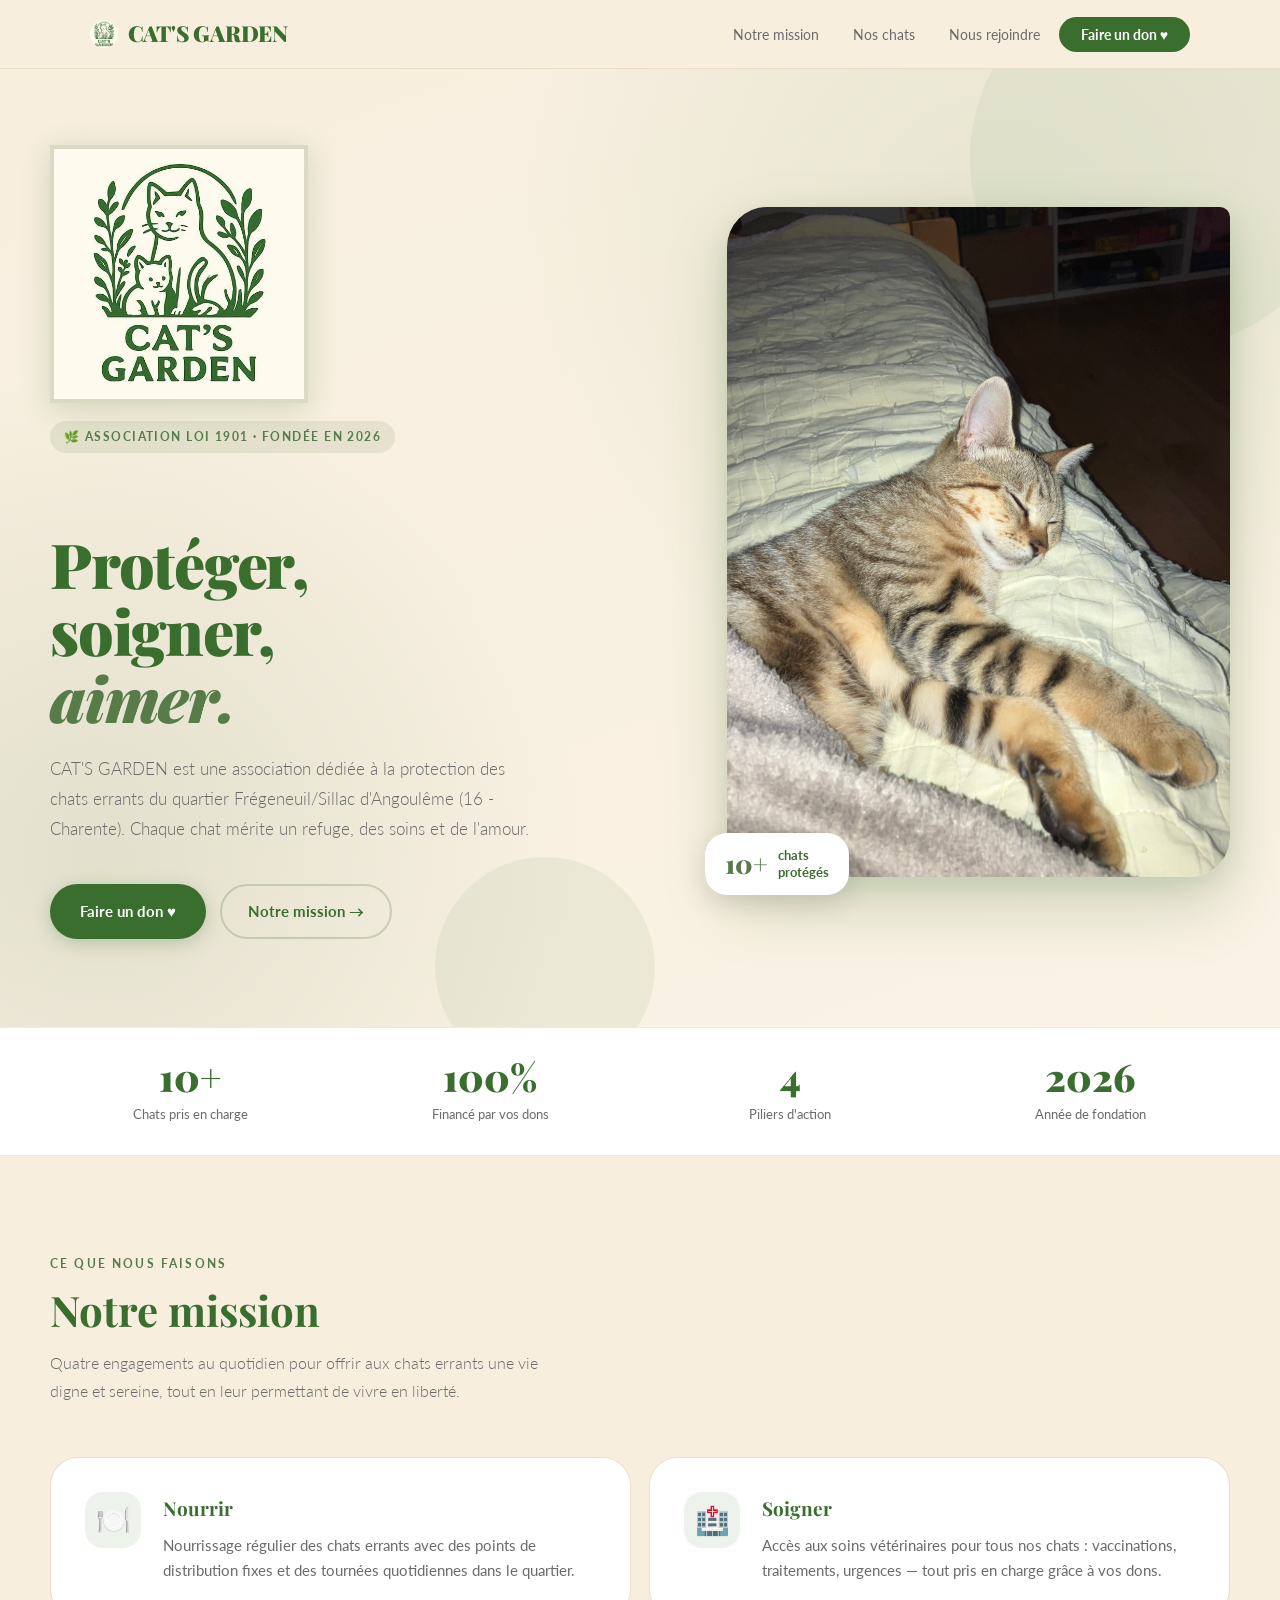
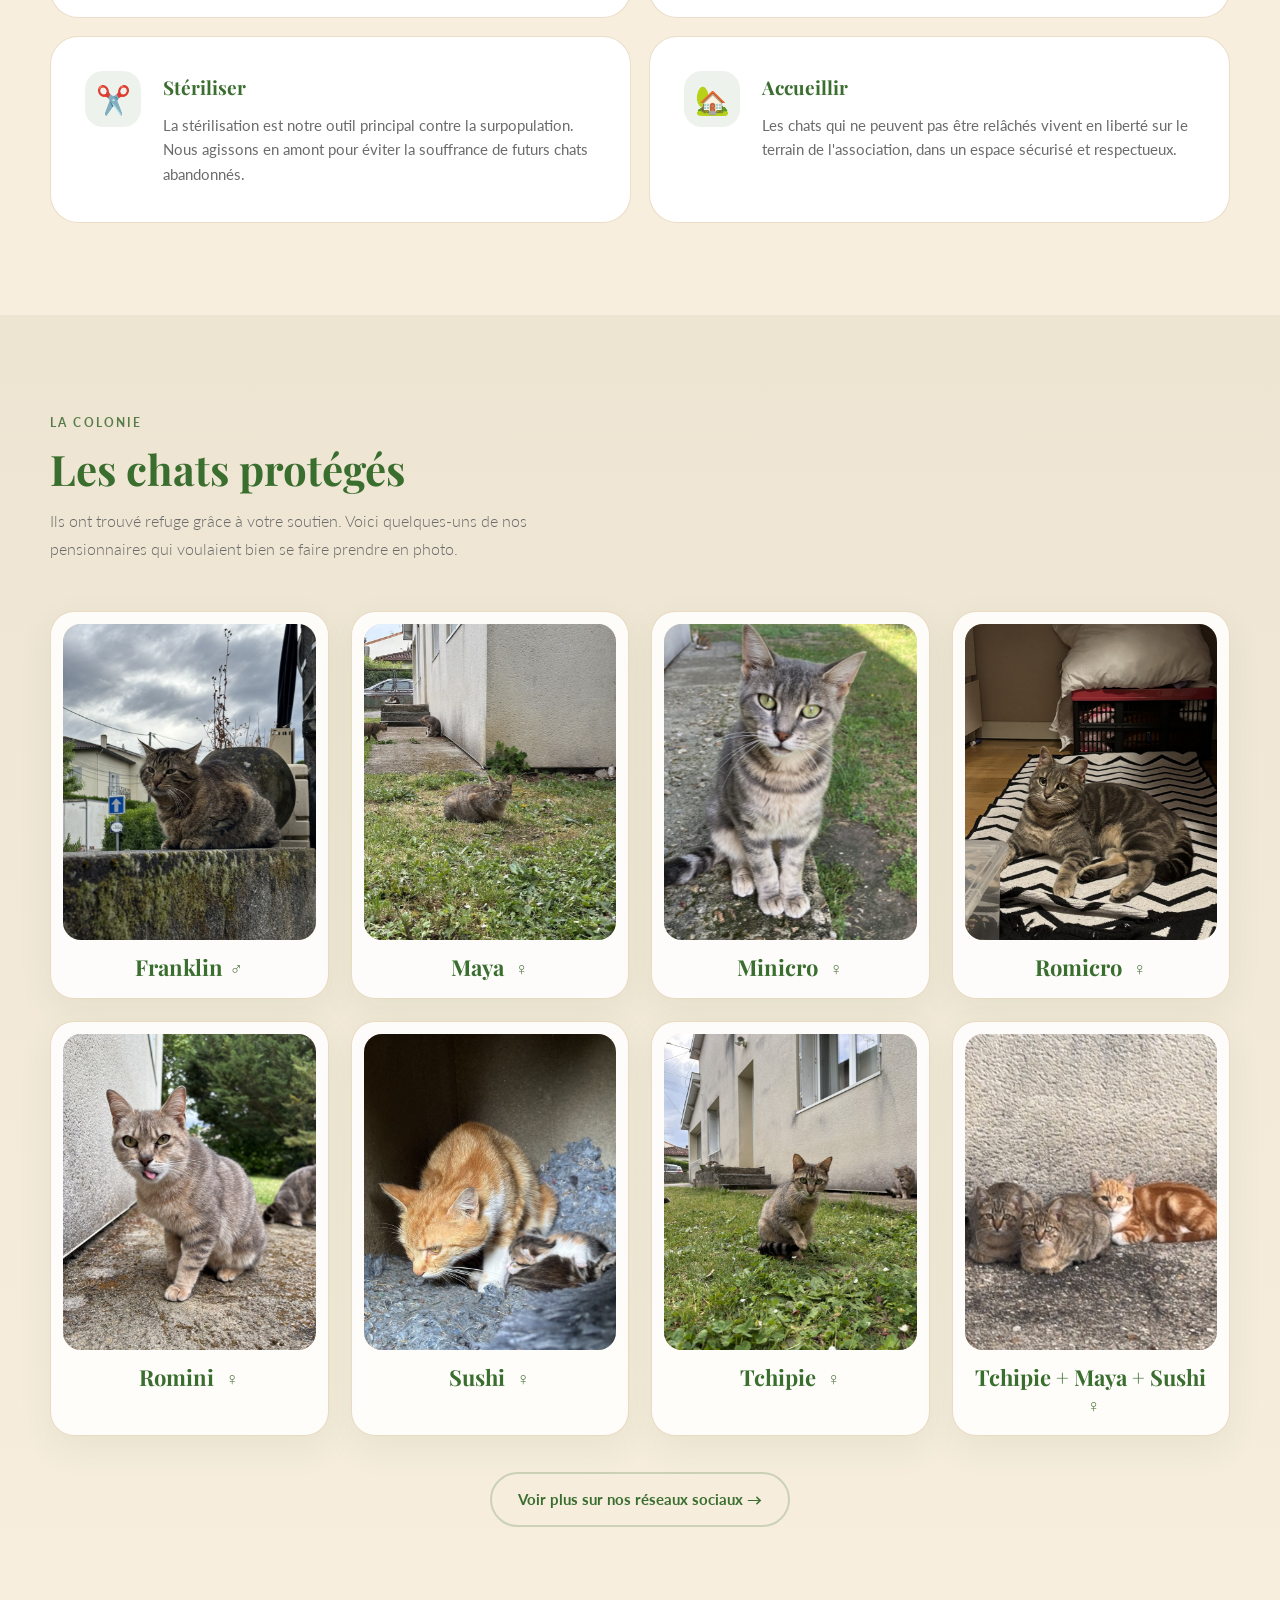
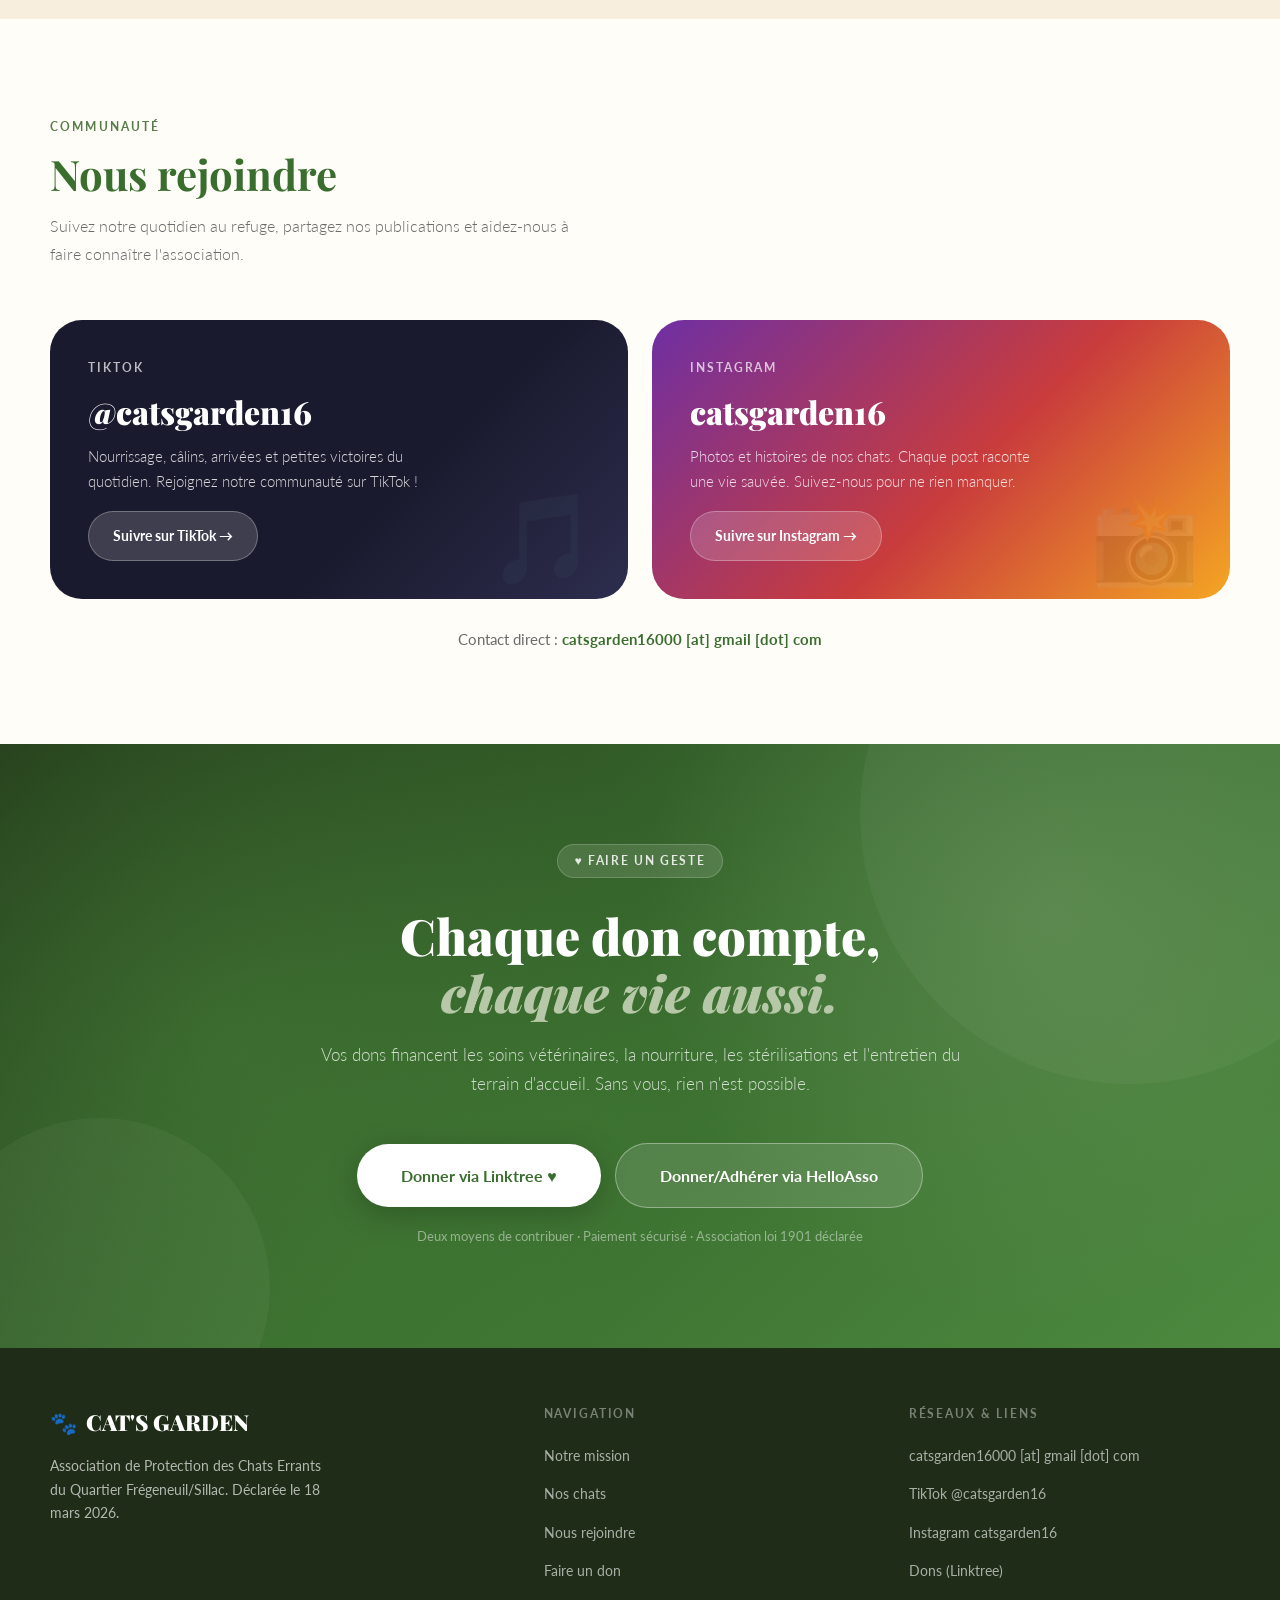
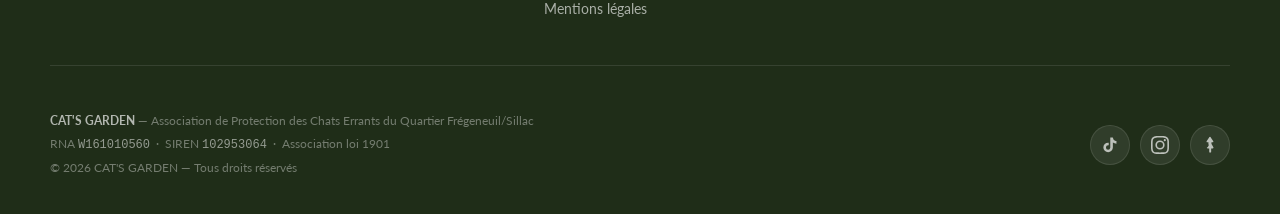
==== commit 0efd3a71: "feat(donations): add HelloAsso contribution option" ====
--- a/index.html
+++ b/index.html
@@ -322,10 +322,15 @@
       Vos dons financent les soins vétérinaires, la nourriture, les stérilisations et l'entretien du terrain d'accueil.
       Sans vous, rien n'est possible.
     </p>
-    <a href="https://linktr.ee/catsgarden16000" target="_blank" rel="noopener" class="donate-btn">
-      Je fais un don ♥
-    </a>
-    <p class="donate-note">Via Linktree · Sécurisé · Association loi 1901 déclarée</p>
+    <div class="donate-actions" aria-label="Moyens de contribuer">
+      <a href="https://linktr.ee/catsgarden16000" target="_blank" rel="noopener" class="donate-btn">
+        Donner via Linktree ♥
+      </a>
+      <a href="https://www.helloasso.com/associations/cat-s-garden" target="_blank" rel="noopener" class="donate-btn donate-btn-secondary">
+        Donner/Adhérer via HelloAsso
+      </a>
+    </div>
+    <p class="donate-note">Deux moyens de contribuer · Paiement sécurisé · Association loi 1901 déclarée</p>
   </div>
 </section>
 
--- a/src/styles.css
+++ b/src/styles.css
@@ -565,15 +565,24 @@
   line-height: 1.75;
   margin-bottom: 44px;
 }
+.donate-actions {
+  display: flex;
+  justify-content: center;
+  align-items: center;
+  flex-wrap: wrap;
+  gap: 14px;
+}
 .donate-btn {
   display: inline-flex;
   align-items: center;
+  justify-content: center;
   gap: 10px;
   background: var(--white);
   color: var(--primary);
   font-weight: 700;
   font-size: 16px;
   padding: 18px 44px;
+  min-height: 56px;
   border-radius: 999px;
   box-shadow: 0 8px 32px rgba(0,0,0,0.22);
   transition: transform 0.15s, box-shadow 0.2s;
@@ -581,6 +590,16 @@
 .donate-btn:hover {
   transform: translateY(-3px);
   box-shadow: 0 14px 40px rgba(0,0,0,0.28);
+}
+.donate-btn-secondary {
+  background: rgba(255,255,255,0.12);
+  color: var(--white);
+  border: 1.5px solid rgba(255,255,255,0.36);
+  box-shadow: none;
+}
+.donate-btn-secondary:hover {
+  box-shadow: 0 12px 34px rgba(0,0,0,0.18);
+  background: rgba(255,255,255,0.18);
 }
 .donate-note {
   margin-top: 18px;
@@ -779,4 +798,6 @@
   .footer-brand { grid-column: auto; }
   .footer-bottom { flex-direction: column; align-items: flex-start; gap: 14px; }
   .site-footer { padding: 44px 20px 32px; }
-}
+  .donate-actions { flex-direction: column; align-items: stretch; }
+  .donate-btn { width: 100%; padding: 16px 24px; }
+}
